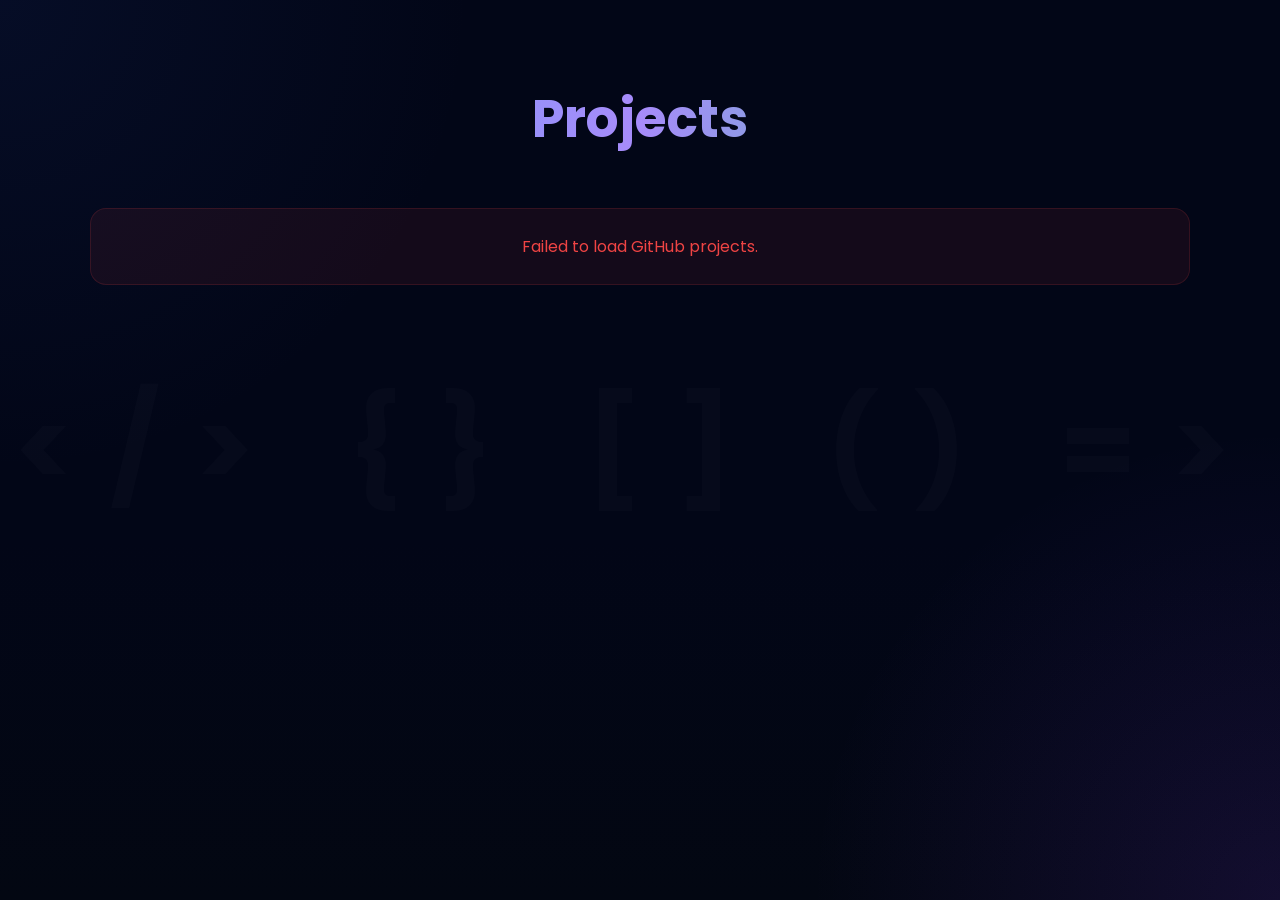
==== project.html @ 38c7bfd5 "Add files via upload" ====
<!DOCTYPE html>
<html lang="en">
<head>
  <meta charset="UTF-8" />
  <meta name="viewport" content="width=device-width, initial-scale=1.0"/>
  <title>Anik Projects</title>

  <link rel="preconnect" href="https://fonts.googleapis.com">
  <link rel="preconnect" href="https://fonts.gstatic.com" crossorigin>

  <link href="https://fonts.googleapis.com/css2?family=Poppins:wght@300;400;500;600;700&display=swap" rel="stylesheet">

  <link rel="stylesheet" href="project.css">
</head>

<body>

<section class="projects-section">

  <div class="section-title">
    
    <h1>Projects</h1>
   
  </div>

  <div id="projects-container" class="projects-grid"></div>

</section>

<script>

const username = "ItzAnik01";
const container = document.getElementById("projects-container");

async function loadProjects() {

  try {

    const response = await fetch(
      `https://api.github.com/users/${username}/repos?sort=updated&per_page=100`
    );

    const repos = await response.json();

    container.innerHTML = "";

    repos.forEach(async (repo) => {

      if (repo.fork) return;

      let topics = [];

      try {

        const topicRes = await fetch(
          `https://api.github.com/repos/${username}/${repo.name}/topics`,
          {
            headers: {
              Accept: "application/vnd.github.mercy-preview+json"
            }
          }
        );

        const topicData = await topicRes.json();
        topics = topicData.names || [];

      } catch (err) {
        console.log("No topics found");
      }

      const liveLink =
        repo.homepage && repo.homepage.trim() !== ""
          ? repo.homepage
          : `https://${username}.github.io/${repo.name}`;

      const card = document.createElement("div");
      card.className = "project-card";

      card.innerHTML = `

        <div class="card-glow"></div>

        <div class="project-header">

          <div>
            <h2>${repo.name}</h2>

            <p class="updated">
              Updated: ${new Date(repo.updated_at).toLocaleDateString()}
            </p>
          </div>

          <span class="status ${repo.homepage ? 'live' : 'code-only'}">
            ${repo.homepage ? 'LIVE' : 'CODE'}
          </span>

        </div>

        <p class="description">
          ${repo.description || "No description available for this project."}
        </p>

        <div class="topics">

          ${
            topics.length > 0
              ? topics.map(topic => `<span>${topic}</span>`).join("")
              : `<span>github-project</span>`
          }

        </div>

        <div class="project-buttons">

          <a href="${liveLink}" target="_blank" class="run-btn">
            ▶ Run Project
          </a>

          <a href="${repo.html_url}" target="_blank" class="code-btn">
            View Code
          </a>

        </div>

      `;

      container.appendChild(card);

    });

  } catch (error) {

    console.log(error);

    container.innerHTML = `
      <div class="error-box">
        Failed to load GitHub projects.
      </div>
    `;
  }
}

loadProjects();

</script>

</body>
</html>
---- project.css ----
/* RESET */

*{
    margin:0;
    padding:0;
    box-sizing:border-box;
    font-family:"Poppins",sans-serif;
}

/* BODY */

html{
    scroll-behavior:smooth;
}

body{

    background:
    radial-gradient(circle at top left,#1e3a8a22,transparent 30%),
    radial-gradient(circle at bottom right,#7c3aed22,transparent 30%),
    linear-gradient(180deg,#020617,#020617 60%,#030712);

    color:#e5e7eb;

    min-height:100vh;

    overflow-x:hidden;

    position:relative;
}

/* BACKGROUND SYMBOLS */

body::before{

    content:"</> {} [] () =>";

    position:fixed;
    inset:0;

    display:flex;
    align-items:center;
    justify-content:center;

    font-size:110px;
    font-weight:700;

    color:rgba(255,255,255,0.02);

    letter-spacing:35px;

    pointer-events:none;

    animation:floatBg 6s linear infinite;
}

@keyframes floatBg{

    0%{
        transform:translateY(0px) rotate(0deg);
    }

    50%{
        transform:translateY(-20px) rotate(1deg);
    }

    100%{
        transform:translateY(0px) rotate(0deg);
    }
}

/* SECTION */

.projects-section{

    width:100%;
    min-height:100vh;

    padding:70px 7%;

    position:relative;
    z-index:2;
}

/* TITLE */

.section-title{

    text-align:center;

    margin-bottom:50px;
}

.mini-title{

    color:#60a5fa;

    font-size:13px;

    letter-spacing:3px;

    font-weight:600;

    text-transform:uppercase;
}

.section-title h1{

    font-size:52px;

    margin-top:10px;
    margin-bottom:10px;

    background:linear-gradient(90deg,#60a5fa,#a78bfa,#34d399);

    -webkit-background-clip:text;
    -webkit-text-fill-color:transparent;

    animation:whiteGlow 2s ease-in-out infinite;
}

.section-title p{

    color:#9ca3af;

    font-size:14px;
}

/* TITLE GLOW */

@keyframes whiteGlow{

    0%{

        filter:drop-shadow(0 0 5px rgba(96,165,250,0.2));
    }

    50%{

        filter:drop-shadow(0 0 15px rgba(167,139,250,0.5));
    }

    100%{

        filter:drop-shadow(0 0 5px rgba(52,211,153,0.2));
    }
}

/* GRID */

.projects-grid{

    display:grid;

    grid-template-columns:repeat(auto-fit,minmax(270px,1fr));

    gap:22px;
}

/* CARD */

.project-card{

    position:relative;

    background:linear-gradient(
        145deg,
        rgba(30,41,59,0.9),
        rgba(15,23,42,0.95)
    );

    border:1px solid rgba(255,255,255,0.06);

    border-radius:20px;

    padding:20px;

    overflow:hidden;

    backdrop-filter:blur(10px);

    transition:0.25s ease;
}

.project-card:nth-child(3n+1){

    border-color:rgba(96,165,250,0.25);
}

.project-card:nth-child(3n+2){

    border-color:rgba(167,139,250,0.25);
}

.project-card:nth-child(3n+3){

    border-color:rgba(52,211,153,0.25);
}

.project-card:hover{

    transform:translateY(-6px) scale(1.01);

    box-shadow:0 15px 35px rgba(0,0,0,0.45);
}

/* CARD GLOW */

.card-glow{

    position:absolute;

    width:170px;
    height:170px;

    border-radius:50%;

    top:-80px;
    right:-80px;

    animation:glowMove 3s linear infinite;
}

.project-card:nth-child(3n+1) .card-glow{

    background:rgba(59,130,246,0.16);
}

.project-card:nth-child(3n+2) .card-glow{

    background:rgba(168,85,247,0.16);
}

.project-card:nth-child(3n+3) .card-glow{

    background:rgba(16,185,129,0.16);
}

@keyframes glowMove{

    0%{
        transform:scale(1);
    }

    50%{
        transform:scale(1.15);
    }

    100%{
        transform:scale(1);
    }
}

/* HEADER */

.project-header{

    display:flex;

    justify-content:space-between;

    gap:10px;

    margin-bottom:15px;

    position:relative;
    z-index:2;
}

.project-header h2{

    font-size:18px;

    margin-bottom:5px;

    color:#ffffff;
}

.updated{

    color:#9ca3af;

    font-size:10px;
}

/* STATUS */

.status{

    padding:5px 10px;

    border-radius:30px;

    font-size:10px;

    font-weight:600;

    height:fit-content;
}

.live{

    background:rgba(34,197,94,0.15);

    color:#22c55e;
}

.code-only{

    background:rgba(251,191,36,0.15);

    color:#fbbf24;
}

/* DESCRIPTION */

.description{

    color:#cbd5e1;

    font-size:12px;

    line-height:1.6;

    margin-bottom:15px;

    min-height:50px;

    position:relative;
    z-index:2;
}

/* TOPICS */

.topics{

    display:flex;

    flex-wrap:wrap;

    gap:7px;

    margin-bottom:18px;

    position:relative;
    z-index:2;
}

.topics span{

    padding:6px 10px;

    border-radius:30px;

    background:rgba(255,255,255,0.05);

    border:1px solid rgba(255,255,255,0.08);

    color:#cbd5e1;

    font-size:10px;

    transition:0.2s ease;
}

.topics span:hover{

    transform:scale(1.08);

    background:#2563eb22;

    color:#60a5fa;
}

/* BUTTONS */

.project-buttons{

    display:flex;

    gap:8px;

    position:relative;
    z-index:2;
}

/* BUTTON STYLE */

.project-buttons a{

    flex:1;

    height:38px;

    display:flex;

    align-items:center;

    justify-content:center;

    text-align:center;

    text-decoration:none;

    border-radius:10px;

    font-size:12px;

    font-weight:500;

    transition:0.2s ease;
}

/* RUN BUTTON */

.run-btn{

    background:linear-gradient(90deg,#2563eb,#7c3aed);

    color:#ffffff;
}

.run-btn:hover{

    transform:translateY(-3px);

    box-shadow:0 8px 18px rgba(37,99,235,0.35);
}

/* CODE BUTTON */

.code-btn{

    border:1px solid rgba(255,255,255,0.1);

    background:rgba(255,255,255,0.03);

    color:#e5e7eb;
}

.code-btn:hover{

    border-color:#60a5fa;

    color:#60a5fa;

    background:#0f172a;

    transform:translateY(-3px);
}

/* ERROR */

.error-box{

    padding:25px;

    text-align:center;

    border-radius:16px;

    background:rgba(239,68,68,0.08);

    border:1px solid rgba(239,68,68,0.15);

    color:#ef4444;
}

/* RESPONSIVE */

@media(max-width:768px){

    body::before{

        font-size:60px;

        letter-spacing:15px;
    }

    .section-title h1{
        font-size:36px;
    }

    .projects-section{
        padding:60px 5%;
    }

    .project-header{
        flex-direction:column;
    }

    .project-buttons{
        flex-direction:column;
    }

}
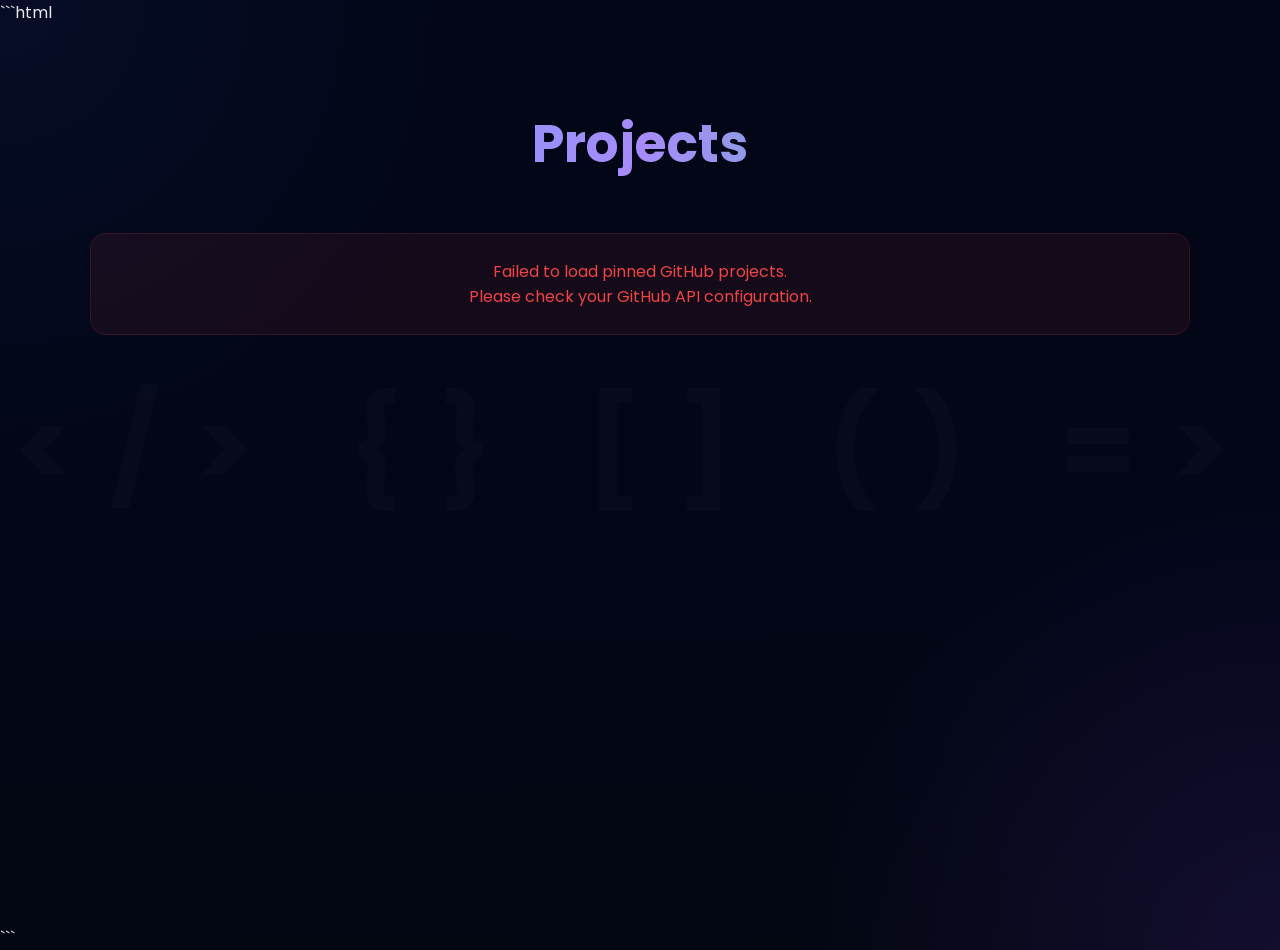
==== commit 03b519f6: "Refactor project HTML" ====
--- a/project.html
+++ b/project.html
@@ -1,148 +1,490 @@
+```html
 <!DOCTYPE html>
 <html lang="en">
+
 <head>
-  <meta charset="UTF-8" />
-  <meta name="viewport" content="width=device-width, initial-scale=1.0"/>
+
+  <meta charset="UTF-8">
+
+  <meta
+    name="viewport"
+    content="width=device-width, initial-scale=1.0"
+  >
+
   <title>Anik Projects</title>
 
+  <!-- Google Fonts -->
   <link rel="preconnect" href="https://fonts.googleapis.com">
-  <link rel="preconnect" href="https://fonts.gstatic.com" crossorigin>
-
-  <link href="https://fonts.googleapis.com/css2?family=Poppins:wght@300;400;500;600;700&display=swap" rel="stylesheet">
-
+
+  <link
+    rel="preconnect"
+    href="https://fonts.gstatic.com"
+    crossorigin
+  >
+
+  <link
+    href="https://fonts.googleapis.com/css2?family=Poppins:wght@300;400;500;600;700&display=swap"
+    rel="stylesheet"
+  >
+
+  <!-- Your CSS -->
   <link rel="stylesheet" href="project.css">
+
 </head>
 
+
 <body>
 
-<section class="projects-section">
-
-  <div class="section-title">
-    
-    <h1>Projects</h1>
-   
-  </div>
-
-  <div id="projects-container" class="projects-grid"></div>
-
-</section>
-
-<script>
-
-const username = "ItzAnik01";
-const container = document.getElementById("projects-container");
-
-async function loadProjects() {
-
-  try {
-
-    const response = await fetch(
-      `https://api.github.com/users/${username}/repos?sort=updated&per_page=100`
-    );
-
-    const repos = await response.json();
-
-    container.innerHTML = "";
-
-    repos.forEach(async (repo) => {
-
-      if (repo.fork) return;
-
-      let topics = [];
+
+  <!-- =========================
+       PROJECTS SECTION
+  ========================== -->
+
+  <section class="projects-section">
+
+    <div class="section-title">
+
+      <h1>Projects</h1>
+
+    </div>
+
+
+    <!-- Projects will be inserted here -->
+
+    <div
+      id="projects-container"
+      class="projects-grid"
+    ></div>
+
+  </section>
+
+
+
+  <!-- =========================
+       JAVASCRIPT
+  ========================== -->
+
+  <script>
+
+    /*
+     * GitHub username
+     */
+
+    const username = "ItzAnik01";
+
+
+    /*
+     * Project container
+     */
+
+    const container =
+      document.getElementById("projects-container");
+
+
+
+    /*
+     * GitHub Personal Access Token
+     *
+     * IMPORTANT:
+     * Do NOT put your real token in a
+     * public website.
+     *
+     * This is only for local testing.
+     */
+
+    const GITHUB_TOKEN = "YOUR_GITHUB_TOKEN";
+
+
+
+    /*
+     * Load ONLY pinned repositories
+     */
+
+    async function loadProjects() {
 
       try {
 
-        const topicRes = await fetch(
-          `https://api.github.com/repos/${username}/${repo.name}/topics`,
+
+        /*
+         * GitHub GraphQL query
+         *
+         * pinnedItems()
+         * returns repositories pinned
+         * on your GitHub profile.
+         */
+
+        const query = `
+
+          query {
+
+            user(login: "${username}") {
+
+              pinnedItems(
+                first: 6
+                types: REPOSITORY
+              ) {
+
+                nodes {
+
+                  ... on Repository {
+
+                    name
+
+                    description
+
+                    updatedAt
+
+                    homepageUrl
+
+                    url
+
+                    repositoryTopics(first: 10) {
+
+                      nodes {
+
+                        topic {
+
+                          name
+
+                        }
+
+                      }
+
+                    }
+
+                  }
+
+                }
+
+              }
+
+            }
+
+          }
+
+        `;
+
+
+
+        /*
+         * Send request to GitHub GraphQL API
+         */
+
+        const response = await fetch(
+          "https://api.github.com/graphql",
           {
+
+            method: "POST",
+
             headers: {
-              Accept: "application/vnd.github.mercy-preview+json"
-            }
+
+              "Content-Type":
+                "application/json",
+
+              "Authorization":
+                `Bearer ${GITHUB_TOKEN}`
+
+            },
+
+            body: JSON.stringify({
+
+              query: query
+
+            })
+
           }
         );
 
-        const topicData = await topicRes.json();
-        topics = topicData.names || [];
-
-      } catch (err) {
-        console.log("No topics found");
+
+
+        /*
+         * Convert response to JSON
+         */
+
+        const data =
+          await response.json();
+
+
+
+        /*
+         * Check for GitHub API errors
+         */
+
+        if (data.errors) {
+
+          console.error(
+            data.errors
+          );
+
+          throw new Error(
+            data.errors[0].message
+          );
+
+        }
+
+
+
+        /*
+         * Get pinned repositories
+         */
+
+        const repos =
+          data.data.user.pinnedItems.nodes;
+
+
+
+        /*
+         * Clear loading content
+         */
+
+        container.innerHTML = "";
+
+
+
+        /*
+         * If no pinned repositories
+         */
+
+        if (!repos || repos.length === 0) {
+
+          container.innerHTML = `
+
+            <div class="error-box">
+
+              No pinned projects found.
+
+            </div>
+
+          `;
+
+          return;
+
+        }
+
+
+
+        /*
+         * Create project card
+         * for every pinned repository
+         */
+
+        repos.forEach(repo => {
+
+
+          /*
+           * Get repository topics
+           */
+
+          const topics =
+            repo.repositoryTopics.nodes.map(
+              item => item.topic.name
+            );
+
+
+
+          /*
+           * Determine live project URL
+           */
+
+          const liveLink =
+            repo.homepageUrl &&
+            repo.homepageUrl.trim() !== ""
+
+              ? repo.homepageUrl
+
+              : `https://${username}.github.io/${repo.name}`;
+
+
+
+          /*
+           * Create card
+           */
+
+          const card =
+            document.createElement("div");
+
+
+
+          card.className =
+            "project-card";
+
+
+
+          /*
+           * Project card HTML
+           */
+
+          card.innerHTML = `
+
+            <div class="card-glow"></div>
+
+
+            <div class="project-header">
+
+              <div>
+
+                <h2>
+                  ${repo.name}
+                </h2>
+
+
+                <p class="updated">
+
+                  Updated:
+                  ${new Date(
+                    repo.updatedAt
+                  ).toLocaleDateString()}
+
+                </p>
+
+              </div>
+
+
+              <span
+                class="status ${
+                  repo.homepageUrl
+                    ? "live"
+                    : "code-only"
+                }"
+              >
+
+                ${
+                  repo.homepageUrl
+                    ? "LIVE"
+                    : "CODE"
+                }
+
+              </span>
+
+            </div>
+
+
+
+            <p class="description">
+
+              ${
+                repo.description ||
+                "No description available for this project."
+              }
+
+            </p>
+
+
+
+            <div class="topics">
+
+              ${
+                topics.length > 0
+
+                  ? topics
+                      .map(
+                        topic =>
+                          `<span>${topic}</span>`
+                      )
+                      .join("")
+
+                  : `<span>github-project</span>`
+              }
+
+            </div>
+
+
+
+            <div class="project-buttons">
+
+
+              <!-- Run Project -->
+
+              <a
+                href="${liveLink}"
+                target="_blank"
+                rel="noopener noreferrer"
+                class="run-btn"
+              >
+
+                ▶ Run Project
+
+              </a>
+
+
+
+              <!-- GitHub Repository -->
+
+              <a
+                href="${repo.url}"
+                target="_blank"
+                rel="noopener noreferrer"
+                class="code-btn"
+              >
+
+                View Code
+
+              </a>
+
+
+            </div>
+
+          `;
+
+
+
+          /*
+           * Add card to page
+           */
+
+          container.appendChild(card);
+
+        });
+
+
+      } catch (error) {
+
+
+        /*
+         * Show error in console
+         */
+
+        console.error(
+          "GitHub Error:",
+          error
+        );
+
+
+
+        /*
+         * Show error on page
+         */
+
+        container.innerHTML = `
+
+          <div class="error-box">
+
+            Failed to load pinned GitHub projects.
+
+            <br>
+
+            Please check your GitHub API configuration.
+
+          </div>
+
+        `;
+
       }
 
-      const liveLink =
-        repo.homepage && repo.homepage.trim() !== ""
-          ? repo.homepage
-          : `https://${username}.github.io/${repo.name}`;
-
-      const card = document.createElement("div");
-      card.className = "project-card";
-
-      card.innerHTML = `
-
-        <div class="card-glow"></div>
-
-        <div class="project-header">
-
-          <div>
-            <h2>${repo.name}</h2>
-
-            <p class="updated">
-              Updated: ${new Date(repo.updated_at).toLocaleDateString()}
-            </p>
-          </div>
-
-          <span class="status ${repo.homepage ? 'live' : 'code-only'}">
-            ${repo.homepage ? 'LIVE' : 'CODE'}
-          </span>
-
-        </div>
-
-        <p class="description">
-          ${repo.description || "No description available for this project."}
-        </p>
-
-        <div class="topics">
-
-          ${
-            topics.length > 0
-              ? topics.map(topic => `<span>${topic}</span>`).join("")
-              : `<span>github-project</span>`
-          }
-
-        </div>
-
-        <div class="project-buttons">
-
-          <a href="${liveLink}" target="_blank" class="run-btn">
-            ▶ Run Project
-          </a>
-
-          <a href="${repo.html_url}" target="_blank" class="code-btn">
-            View Code
-          </a>
-
-        </div>
-
-      `;
-
-      container.appendChild(card);
-
-    });
-
-  } catch (error) {
-
-    console.log(error);
-
-    container.innerHTML = `
-      <div class="error-box">
-        Failed to load GitHub projects.
-      </div>
-    `;
-  }
-}
-
-loadProjects();
-
-</script>
+    }
+
+
+
+    /*
+     * Start loading projects
+     */
+
+    loadProjects();
+
+  </script>
+
 
 </body>
-</html>+
+</html>
+```
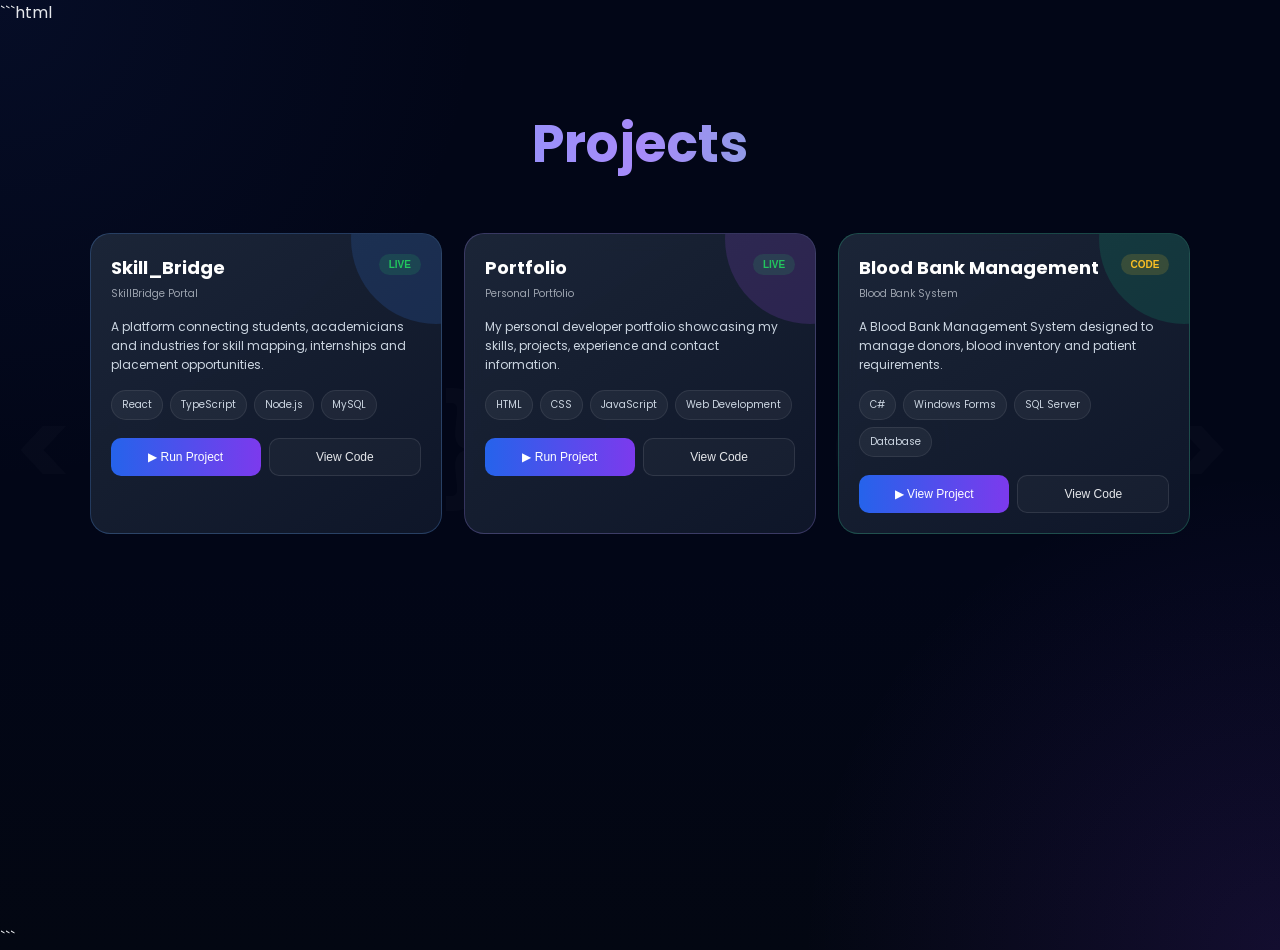
==== commit 56bfd4d9: "fixed some error" ====
--- a/project.html
+++ b/project.html
@@ -13,7 +13,9 @@
 
   <title>Anik Projects</title>
 
-  <!-- Google Fonts -->
+
+  <!-- Google Font -->
+
   <link rel="preconnect" href="https://fonts.googleapis.com">
 
   <link
@@ -27,7 +29,9 @@
     rel="stylesheet"
   >
 
-  <!-- Your CSS -->
+
+  <!-- CSS -->
+
   <link rel="stylesheet" href="project.css">
 
 </head>
@@ -42,6 +46,9 @@
 
   <section class="projects-section">
 
+
+    <!-- Section Title -->
+
     <div class="section-title">
 
       <h1>Projects</h1>
@@ -49,439 +56,269 @@
     </div>
 
 
-    <!-- Projects will be inserted here -->
-
-    <div
-      id="projects-container"
-      class="projects-grid"
-    ></div>
+
+    <!-- =========================
+         PROJECTS GRID
+    ========================== -->
+
+    <div class="projects-grid">
+
+
+      <!-- =====================
+           PROJECT 1
+      ====================== -->
+
+      <div class="project-card">
+
+        <div class="card-glow"></div>
+
+
+        <div class="project-header">
+
+          <div>
+
+            <h2>Skill_Bridge</h2>
+
+            <p class="updated">
+              SkillBridge Portal
+            </p>
+
+          </div>
+
+
+          <span class="status live">
+            LIVE
+          </span>
+
+        </div>
+
+
+        <p class="description">
+
+          A platform connecting students,
+          academicians and industries for
+          skill mapping, internships and
+          placement opportunities.
+
+        </p>
+
+
+        <div class="topics">
+
+          <span>React</span>
+
+          <span>TypeScript</span>
+
+          <span>Node.js</span>
+
+          <span>MySQL</span>
+
+        </div>
+
+
+        <div class="project-buttons">
+
+
+          <!-- Change this to your actual live URL -->
+
+          <a
+            href="https://skillbridgeportal.vercel.app/"
+            target="_blank"
+            rel="noopener noreferrer"
+            class="run-btn"
+          >
+            ▶ Run Project
+          </a>
+
+
+          <!-- GitHub Repository -->
+
+          <a
+            href="https://github.com/dipanjan2907/Skill_Bridge"
+            target="_blank"
+            rel="noopener noreferrer"
+            class="code-btn"
+          >
+            View Code
+          </a>
+
+
+        </div>
+
+      </div>
+
+
+
+      <!-- =====================
+           PROJECT 2
+      ====================== -->
+
+      <div class="project-card">
+
+        <div class="card-glow"></div>
+
+
+        <div class="project-header">
+
+          <div>
+
+            <h2>Portfolio</h2>
+
+            <p class="updated">
+              Personal Portfolio
+            </p>
+
+          </div>
+
+
+          <span class="status live">
+            LIVE
+          </span>
+
+        </div>
+
+
+        <p class="description">
+
+          My personal developer portfolio
+          showcasing my skills, projects,
+          experience and contact information.
+
+        </p>
+
+
+        <div class="topics">
+
+          <span>HTML</span>
+
+          <span>CSS</span>
+
+          <span>JavaScript</span>
+
+          <span>Web Development</span>
+
+        </div>
+
+
+        <div class="project-buttons">
+
+
+          <!-- Live Website -->
+
+          <a
+            href="https://itzanik01.github.io/portfolio/"
+            target="_blank"
+            rel="noopener noreferrer"
+            class="run-btn"
+          >
+            ▶ Run Project
+          </a>
+
+
+          <!-- GitHub -->
+
+          <a
+            href="https://github.com/ItzAnik01"
+            target="_blank"
+            rel="noopener noreferrer"
+            class="code-btn"
+          >
+            View Code
+          </a>
+
+
+        </div>
+
+      </div>
+
+
+
+      <!-- =====================
+           PROJECT 3
+      ====================== -->
+
+      <div class="project-card">
+
+        <div class="card-glow"></div>
+
+
+        <div class="project-header">
+
+          <div>
+
+            <h2>Blood Bank Management</h2>
+
+            <p class="updated">
+              Blood Bank System
+            </p>
+
+          </div>
+
+
+          <span class="status code-only">
+            CODE
+          </span>
+
+        </div>
+
+
+        <p class="description">
+
+          A Blood Bank Management System
+          designed to manage donors,
+          blood inventory and patient
+          requirements.
+
+        </p>
+
+
+        <div class="topics">
+
+          <span>C#</span>
+
+          <span>Windows Forms</span>
+
+          <span>SQL Server</span>
+
+          <span>Database</span>
+
+        </div>
+
+
+        <div class="project-buttons">
+
+
+          <!-- If there is no live website,
+               you can make this button open GitHub -->
+
+          <a
+            href="https://github.com/ItzAnik01"
+            target="_blank"
+            rel="noopener noreferrer"
+            class="run-btn"
+          >
+            ▶ View Project
+          </a>
+
+
+          <a
+            href="https://github.com/ItzAnik01"
+            target="_blank"
+            rel="noopener noreferrer"
+            class="code-btn"
+          >
+            View Code
+          </a>
+
+
+        </div>
+
+      </div>
+
+
+    </div>
 
   </section>
-
-
-
-  <!-- =========================
-       JAVASCRIPT
-  ========================== -->
-
-  <script>
-
-    /*
-     * GitHub username
-     */
-
-    const username = "ItzAnik01";
-
-
-    /*
-     * Project container
-     */
-
-    const container =
-      document.getElementById("projects-container");
-
-
-
-    /*
-     * GitHub Personal Access Token
-     *
-     * IMPORTANT:
-     * Do NOT put your real token in a
-     * public website.
-     *
-     * This is only for local testing.
-     */
-
-    const GITHUB_TOKEN = "YOUR_GITHUB_TOKEN";
-
-
-
-    /*
-     * Load ONLY pinned repositories
-     */
-
-    async function loadProjects() {
-
-      try {
-
-
-        /*
-         * GitHub GraphQL query
-         *
-         * pinnedItems()
-         * returns repositories pinned
-         * on your GitHub profile.
-         */
-
-        const query = `
-
-          query {
-
-            user(login: "${username}") {
-
-              pinnedItems(
-                first: 6
-                types: REPOSITORY
-              ) {
-
-                nodes {
-
-                  ... on Repository {
-
-                    name
-
-                    description
-
-                    updatedAt
-
-                    homepageUrl
-
-                    url
-
-                    repositoryTopics(first: 10) {
-
-                      nodes {
-
-                        topic {
-
-                          name
-
-                        }
-
-                      }
-
-                    }
-
-                  }
-
-                }
-
-              }
-
-            }
-
-          }
-
-        `;
-
-
-
-        /*
-         * Send request to GitHub GraphQL API
-         */
-
-        const response = await fetch(
-          "https://api.github.com/graphql",
-          {
-
-            method: "POST",
-
-            headers: {
-
-              "Content-Type":
-                "application/json",
-
-              "Authorization":
-                `Bearer ${GITHUB_TOKEN}`
-
-            },
-
-            body: JSON.stringify({
-
-              query: query
-
-            })
-
-          }
-        );
-
-
-
-        /*
-         * Convert response to JSON
-         */
-
-        const data =
-          await response.json();
-
-
-
-        /*
-         * Check for GitHub API errors
-         */
-
-        if (data.errors) {
-
-          console.error(
-            data.errors
-          );
-
-          throw new Error(
-            data.errors[0].message
-          );
-
-        }
-
-
-
-        /*
-         * Get pinned repositories
-         */
-
-        const repos =
-          data.data.user.pinnedItems.nodes;
-
-
-
-        /*
-         * Clear loading content
-         */
-
-        container.innerHTML = "";
-
-
-
-        /*
-         * If no pinned repositories
-         */
-
-        if (!repos || repos.length === 0) {
-
-          container.innerHTML = `
-
-            <div class="error-box">
-
-              No pinned projects found.
-
-            </div>
-
-          `;
-
-          return;
-
-        }
-
-
-
-        /*
-         * Create project card
-         * for every pinned repository
-         */
-
-        repos.forEach(repo => {
-
-
-          /*
-           * Get repository topics
-           */
-
-          const topics =
-            repo.repositoryTopics.nodes.map(
-              item => item.topic.name
-            );
-
-
-
-          /*
-           * Determine live project URL
-           */
-
-          const liveLink =
-            repo.homepageUrl &&
-            repo.homepageUrl.trim() !== ""
-
-              ? repo.homepageUrl
-
-              : `https://${username}.github.io/${repo.name}`;
-
-
-
-          /*
-           * Create card
-           */
-
-          const card =
-            document.createElement("div");
-
-
-
-          card.className =
-            "project-card";
-
-
-
-          /*
-           * Project card HTML
-           */
-
-          card.innerHTML = `
-
-            <div class="card-glow"></div>
-
-
-            <div class="project-header">
-
-              <div>
-
-                <h2>
-                  ${repo.name}
-                </h2>
-
-
-                <p class="updated">
-
-                  Updated:
-                  ${new Date(
-                    repo.updatedAt
-                  ).toLocaleDateString()}
-
-                </p>
-
-              </div>
-
-
-              <span
-                class="status ${
-                  repo.homepageUrl
-                    ? "live"
-                    : "code-only"
-                }"
-              >
-
-                ${
-                  repo.homepageUrl
-                    ? "LIVE"
-                    : "CODE"
-                }
-
-              </span>
-
-            </div>
-
-
-
-            <p class="description">
-
-              ${
-                repo.description ||
-                "No description available for this project."
-              }
-
-            </p>
-
-
-
-            <div class="topics">
-
-              ${
-                topics.length > 0
-
-                  ? topics
-                      .map(
-                        topic =>
-                          `<span>${topic}</span>`
-                      )
-                      .join("")
-
-                  : `<span>github-project</span>`
-              }
-
-            </div>
-
-
-
-            <div class="project-buttons">
-
-
-              <!-- Run Project -->
-
-              <a
-                href="${liveLink}"
-                target="_blank"
-                rel="noopener noreferrer"
-                class="run-btn"
-              >
-
-                ▶ Run Project
-
-              </a>
-
-
-
-              <!-- GitHub Repository -->
-
-              <a
-                href="${repo.url}"
-                target="_blank"
-                rel="noopener noreferrer"
-                class="code-btn"
-              >
-
-                View Code
-
-              </a>
-
-
-            </div>
-
-          `;
-
-
-
-          /*
-           * Add card to page
-           */
-
-          container.appendChild(card);
-
-        });
-
-
-      } catch (error) {
-
-
-        /*
-         * Show error in console
-         */
-
-        console.error(
-          "GitHub Error:",
-          error
-        );
-
-
-
-        /*
-         * Show error on page
-         */
-
-        container.innerHTML = `
-
-          <div class="error-box">
-
-            Failed to load pinned GitHub projects.
-
-            <br>
-
-            Please check your GitHub API configuration.
-
-          </div>
-
-        `;
-
-      }
-
-    }
-
-
-
-    /*
-     * Start loading projects
-     */
-
-    loadProjects();
-
-  </script>
 
 
 </body>
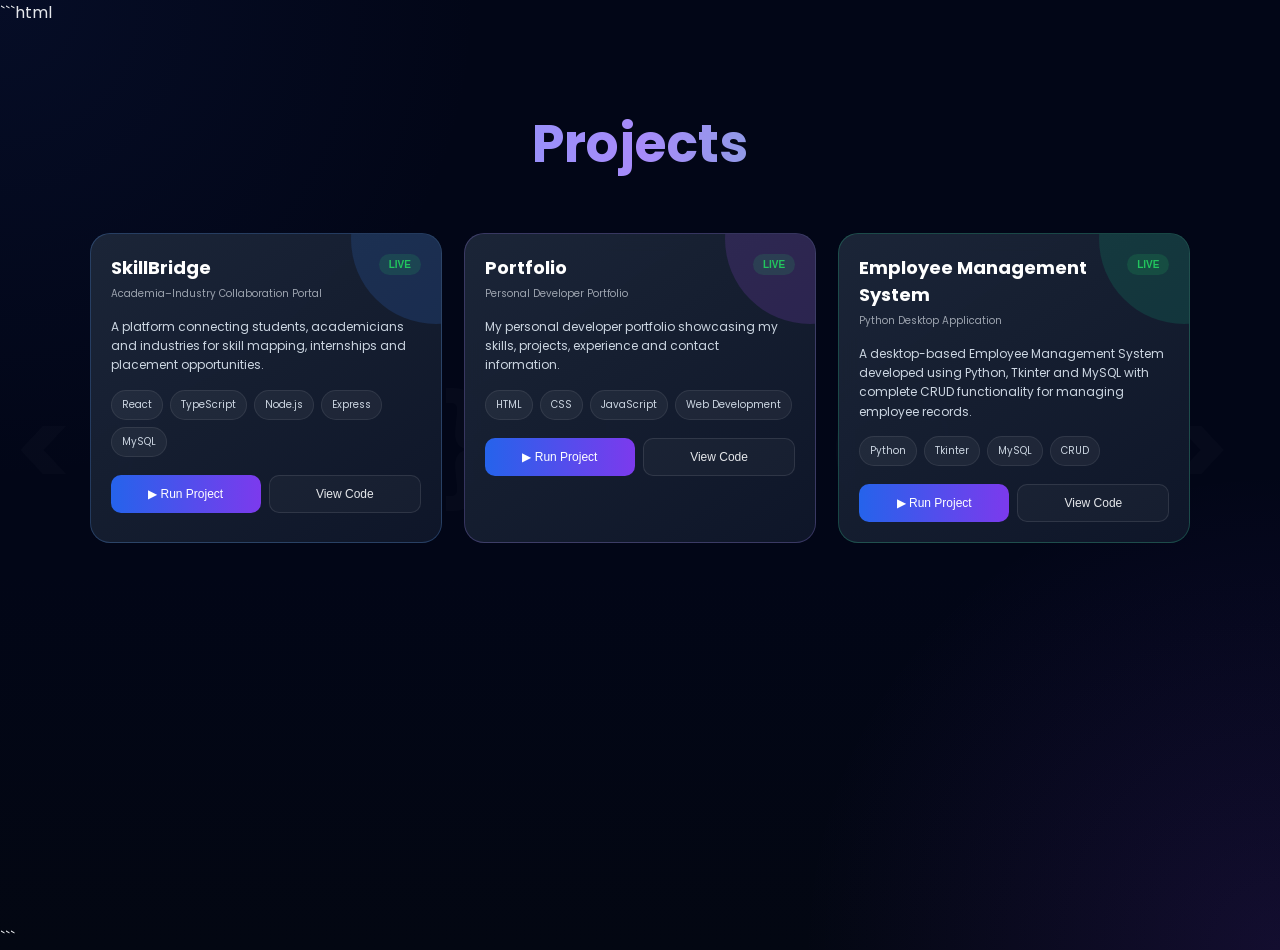
==== commit 707a6038: "Revamp project section with detailed project cards Updated the project section to include specific p" ====
--- a/project.html
+++ b/project.html
@@ -14,7 +14,7 @@
   <title>Anik Projects</title>
 
 
-  <!-- Google Font -->
+  <!-- Google Fonts -->
 
   <link rel="preconnect" href="https://fonts.googleapis.com">
 
@@ -30,7 +30,7 @@
   >
 
 
-  <!-- CSS -->
+  <!-- Project CSS -->
 
   <link rel="stylesheet" href="project.css">
 
@@ -40,9 +40,9 @@
 <body>
 
 
-  <!-- =========================
+  <!-- =====================================
        PROJECTS SECTION
-  ========================== -->
+  ====================================== -->
 
   <section class="projects-section">
 
@@ -57,16 +57,16 @@
 
 
 
-    <!-- =========================
+    <!-- =====================================
          PROJECTS GRID
-    ========================== -->
+    ====================================== -->
 
     <div class="projects-grid">
 
 
-      <!-- =====================
-           PROJECT 1
-      ====================== -->
+      <!-- =================================
+           PROJECT 1 — SKILLBRIDGE
+      ================================== -->
 
       <div class="project-card">
 
@@ -77,10 +77,10 @@
 
           <div>
 
-            <h2>Skill_Bridge</h2>
+            <h2>SkillBridge</h2>
 
             <p class="updated">
-              SkillBridge Portal
+              Academia–Industry Collaboration Portal
             </p>
 
           </div>
@@ -111,6 +111,8 @@
 
           <span>Node.js</span>
 
+          <span>Express</span>
+
           <span>MySQL</span>
 
         </div>
@@ -119,7 +121,7 @@
         <div class="project-buttons">
 
 
-          <!-- Change this to your actual live URL -->
+          <!-- Live Project -->
 
           <a
             href="https://skillbridgeportal.vercel.app/"
@@ -127,11 +129,13 @@
             rel="noopener noreferrer"
             class="run-btn"
           >
+
             ▶ Run Project
-          </a>
-
-
-          <!-- GitHub Repository -->
+
+          </a>
+
+
+          <!-- GitHub -->
 
           <a
             href="https://github.com/dipanjan2907/Skill_Bridge"
@@ -139,7 +143,9 @@
             rel="noopener noreferrer"
             class="code-btn"
           >
+
             View Code
+
           </a>
 
 
@@ -149,9 +155,9 @@
 
 
 
-      <!-- =====================
-           PROJECT 2
-      ====================== -->
+      <!-- =================================
+           PROJECT 2 — PORTFOLIO
+      ================================== -->
 
       <div class="project-card">
 
@@ -165,7 +171,7 @@
             <h2>Portfolio</h2>
 
             <p class="updated">
-              Personal Portfolio
+              Personal Developer Portfolio
             </p>
 
           </div>
@@ -203,7 +209,7 @@
         <div class="project-buttons">
 
 
-          <!-- Live Website -->
+          <!-- Live Portfolio -->
 
           <a
             href="https://itzanik01.github.io/portfolio/"
@@ -211,7 +217,9 @@
             rel="noopener noreferrer"
             class="run-btn"
           >
+
             ▶ Run Project
+
           </a>
 
 
@@ -223,7 +231,9 @@
             rel="noopener noreferrer"
             class="code-btn"
           >
+
             View Code
+
           </a>
 
 
@@ -233,9 +243,9 @@
 
 
 
-      <!-- =====================
-           PROJECT 3
-      ====================== -->
+      <!-- =================================
+           PROJECT 3 — EMPLOYEE MANAGEMENT
+      ================================== -->
 
       <div class="project-card">
 
@@ -246,17 +256,17 @@
 
           <div>
 
-            <h2>Blood Bank Management</h2>
+            <h2>Employee Management System</h2>
 
             <p class="updated">
-              Blood Bank System
+              Python Desktop Application
             </p>
 
           </div>
 
 
-          <span class="status code-only">
-            CODE
+          <span class="status live">
+            LIVE
           </span>
 
         </div>
@@ -264,23 +274,24 @@
 
         <p class="description">
 
-          A Blood Bank Management System
-          designed to manage donors,
-          blood inventory and patient
-          requirements.
+          A desktop-based Employee Management
+          System developed using Python,
+          Tkinter and MySQL with complete
+          CRUD functionality for managing
+          employee records.
 
         </p>
 
 
         <div class="topics">
 
-          <span>C#</span>
-
-          <span>Windows Forms</span>
-
-          <span>SQL Server</span>
-
-          <span>Database</span>
+          <span>Python</span>
+
+          <span>Tkinter</span>
+
+          <span>MySQL</span>
+
+          <span>CRUD</span>
 
         </div>
 
@@ -288,26 +299,31 @@
         <div class="project-buttons">
 
 
-          <!-- If there is no live website,
-               you can make this button open GitHub -->
+          <!-- Live Project -->
+
+          <a
+            href="https://itzanik01.github.io/emsfrompy/"
+            target="_blank"
+            rel="noopener noreferrer"
+            class="run-btn"
+          >
+
+            ▶ Run Project
+
+          </a>
+
+
+          <!-- GitHub -->
 
           <a
             href="https://github.com/ItzAnik01"
             target="_blank"
             rel="noopener noreferrer"
-            class="run-btn"
-          >
-            ▶ View Project
-          </a>
-
-
-          <a
-            href="https://github.com/ItzAnik01"
-            target="_blank"
-            rel="noopener noreferrer"
             class="code-btn"
           >
+
             View Code
+
           </a>
 
 
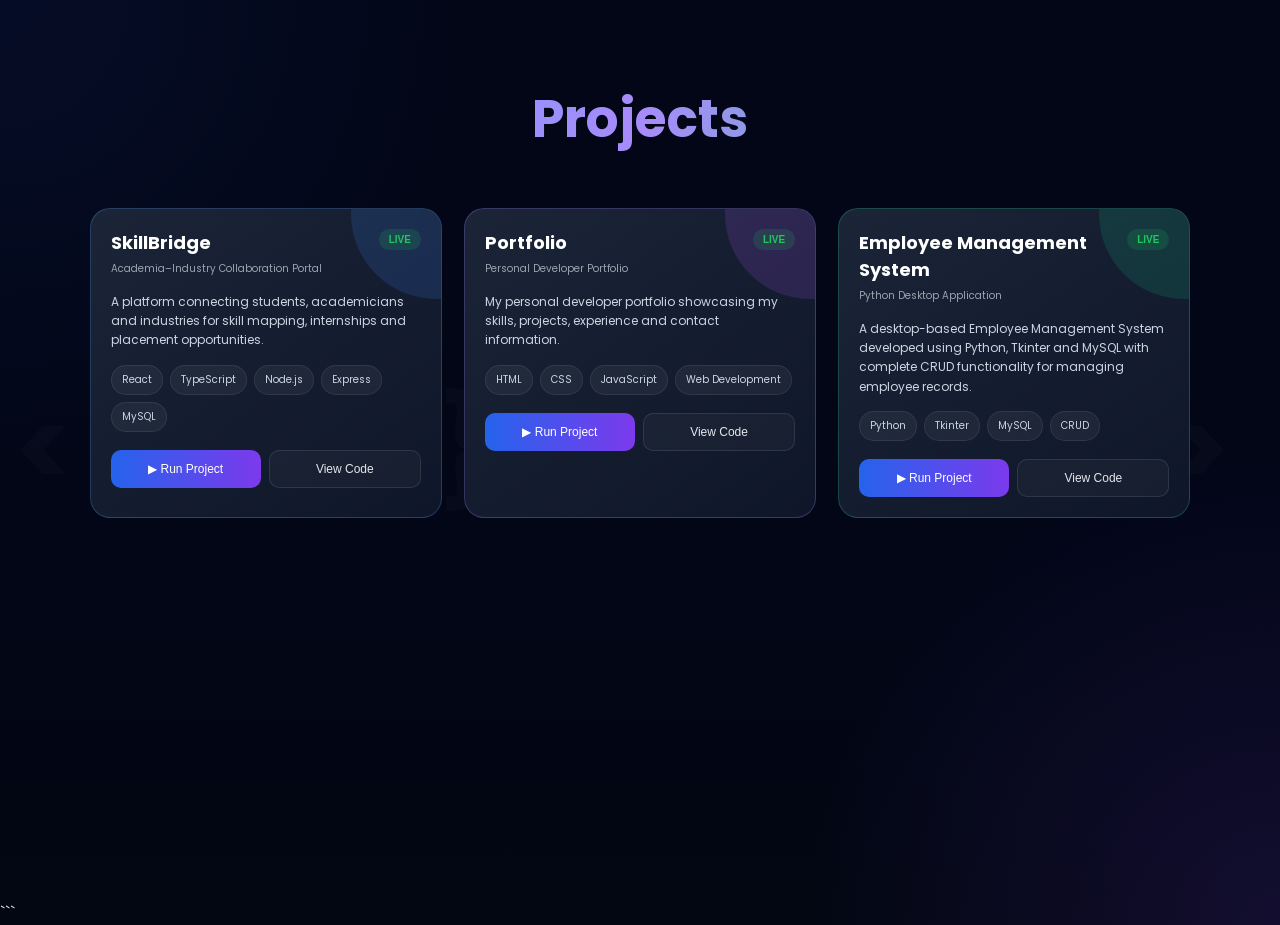
==== commit 82183140: "Update project.html" ====
--- a/project.html
+++ b/project.html
@@ -1,4 +1,4 @@
-```html
+
 <!DOCTYPE html>
 <html lang="en">
 
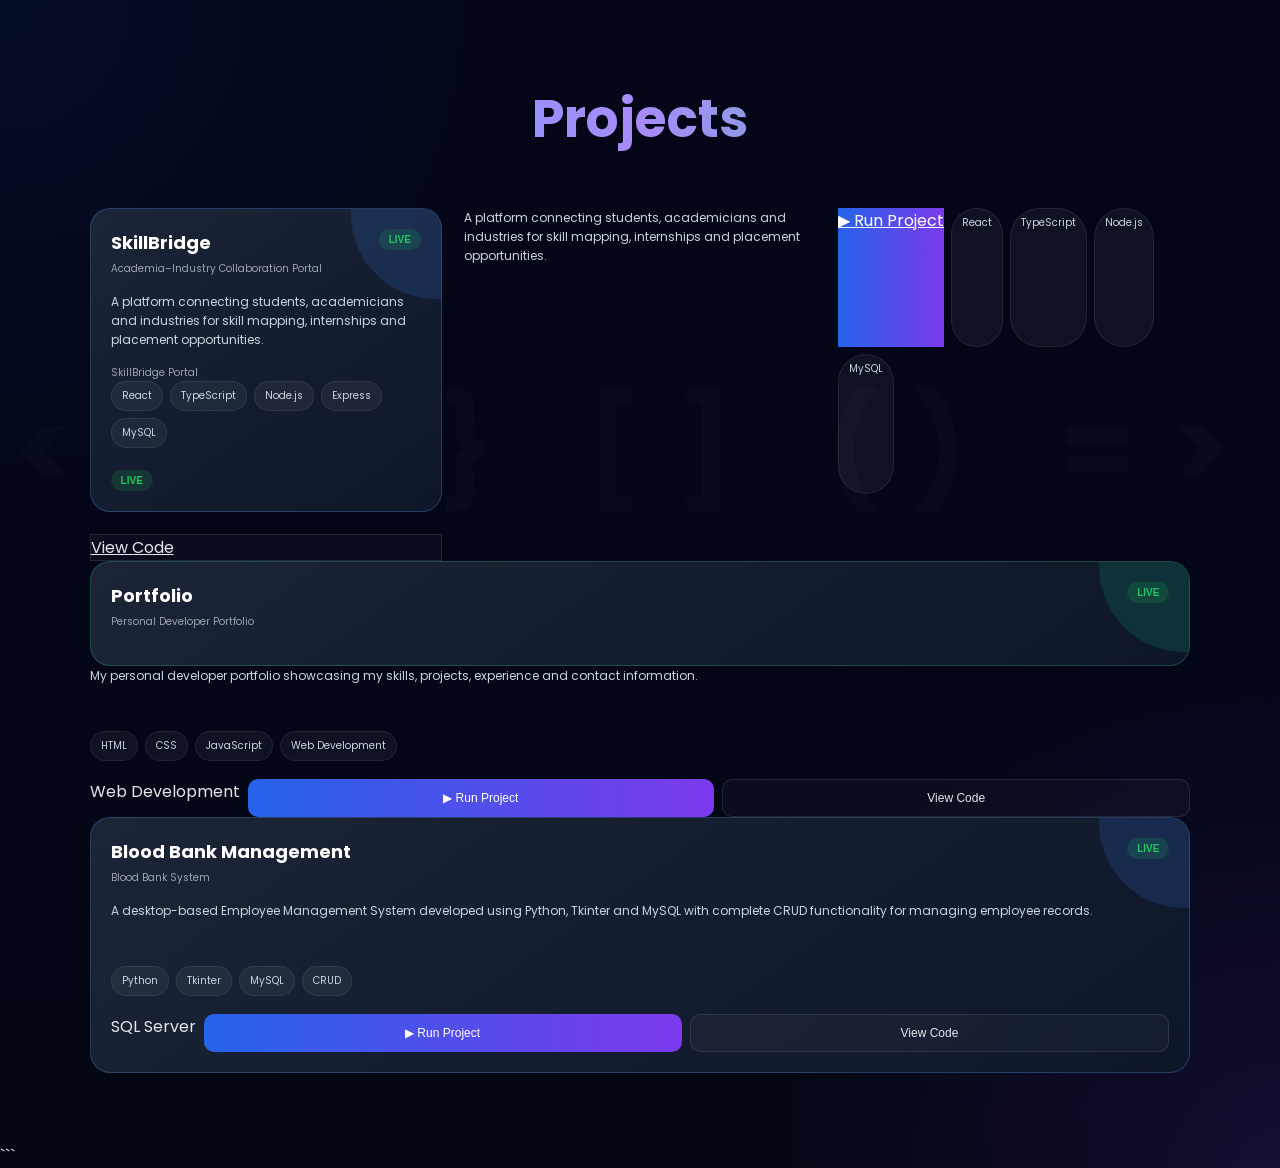
==== commit 124fd9f1: "Merge branch 'main' into update-in-project-section" ====
--- a/project.html
+++ b/project.html
@@ -31,6 +31,7 @@
 
 
   <!-- Project CSS -->
+  <!-- CSS -->
 
   <link rel="stylesheet" href="project.css">
 
@@ -102,6 +103,9 @@
 
         </p>
 
+            <p class="updated">
+              SkillBridge Portal
+            </p>
 
         <div class="topics">
 
@@ -119,7 +123,27 @@
 
 
         <div class="project-buttons">
-
+          </div>
+
+
+          <span class="status live">
+            LIVE
+          </span>
+
+        </div>
+
+
+        <p class="description">
+
+          A platform connecting students,
+          academicians and industries for
+          skill mapping, internships and
+          placement opportunities.
+
+        </p>
+
+
+        <div class="topics">
 
           <!-- Live Project -->
 
@@ -133,12 +157,20 @@
             ▶ Run Project
 
           </a>
-
+          <span>React</span>
+
+          <span>TypeScript</span>
+
+          <span>Node.js</span>
+
+          <span>MySQL</span>
+
+        </div>
 
           <!-- GitHub -->
 
           <a
-            href="https://github.com/dipanjan2907/Skill_Bridge"
+            href="https://github.com/dipanjan2907/Skill_Bridge_SIH"
             target="_blank"
             rel="noopener noreferrer"
             class="code-btn"
@@ -183,6 +215,7 @@
 
         </div>
 
+          </div>
 
         <p class="description">
 
@@ -208,6 +241,7 @@
 
         <div class="project-buttons">
 
+          <span>Web Development</span>
 
           <!-- Live Portfolio -->
 
@@ -246,6 +280,9 @@
       <!-- =================================
            PROJECT 3 — EMPLOYEE MANAGEMENT
       ================================== -->
+      <!-- =====================
+           PROJECT 3
+      ====================== -->
 
       <div class="project-card">
 
@@ -256,10 +293,10 @@
 
           <div>
 
-            <h2>Employee Management System</h2>
+            <h2>Blood Bank Management</h2>
 
             <p class="updated">
-              Python Desktop Application
+              Blood Bank System
             </p>
 
           </div>
@@ -298,6 +335,7 @@
 
         <div class="project-buttons">
 
+          <span>SQL Server</span>
 
           <!-- Live Project -->
 
